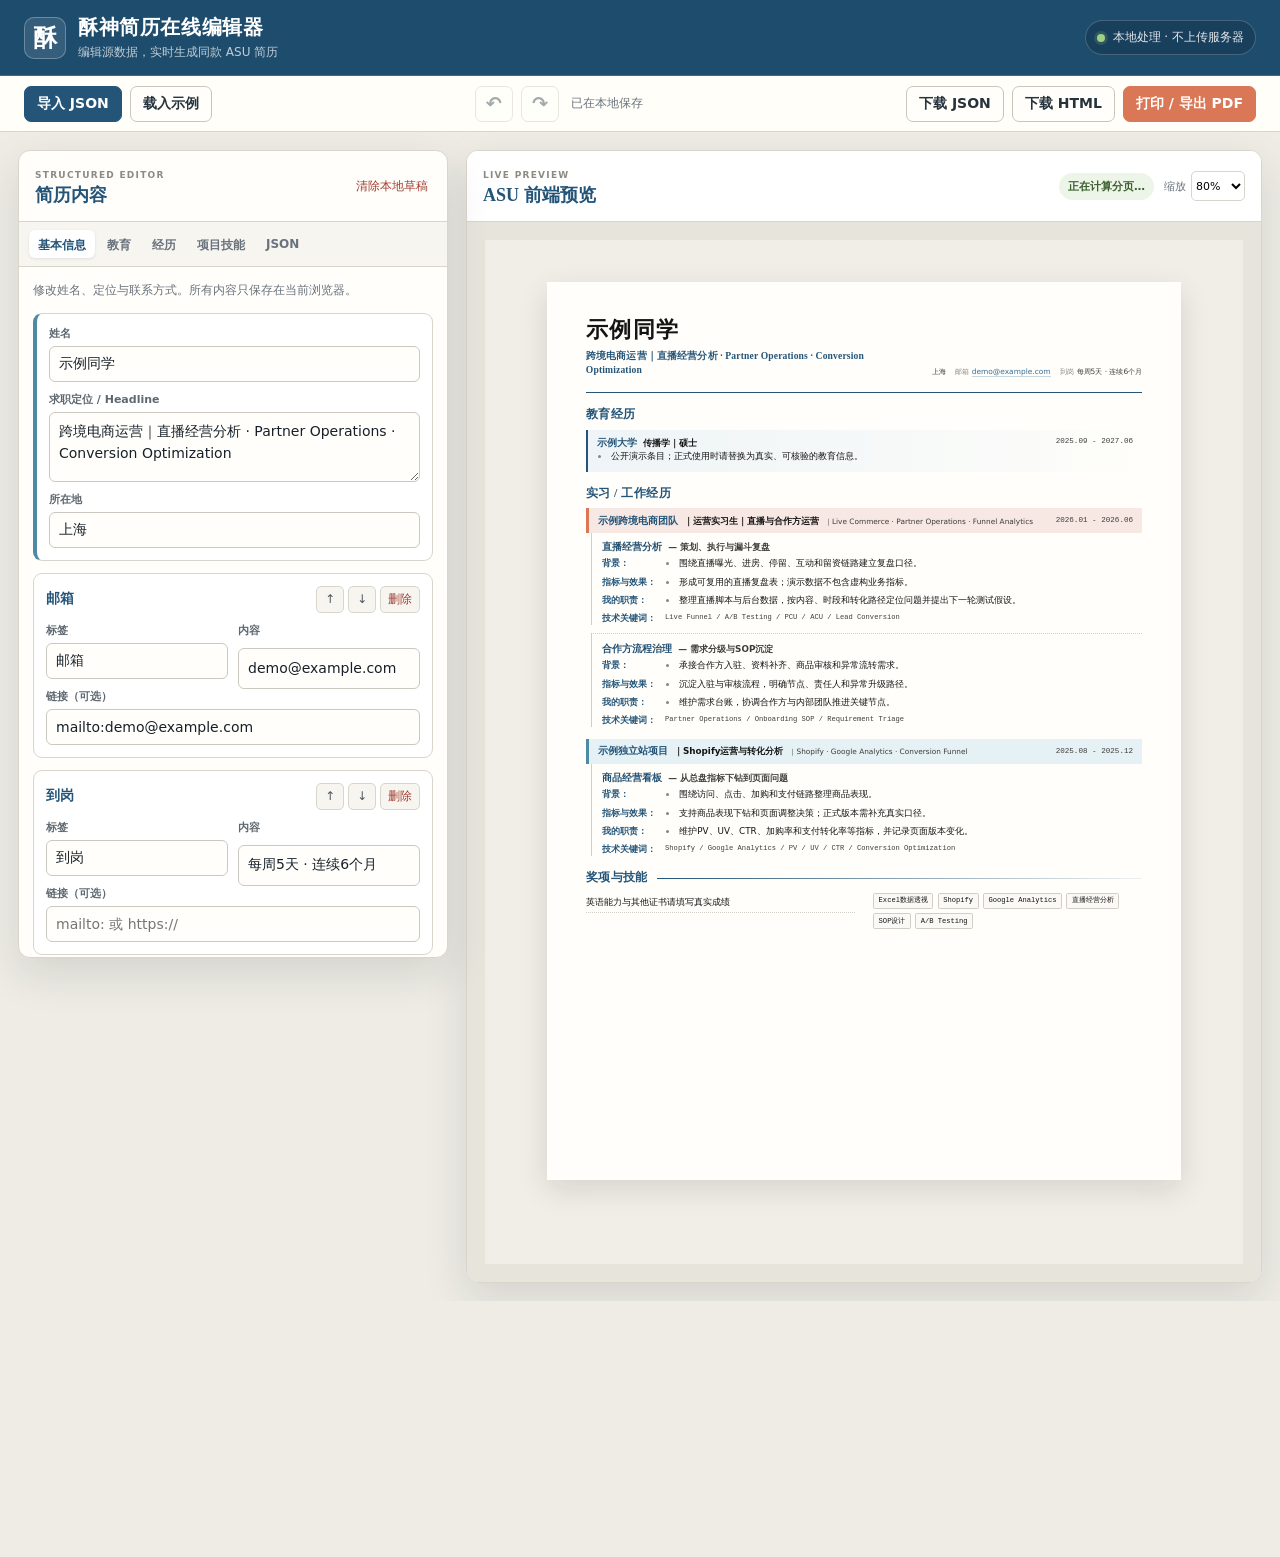
==== index.html @ 5b708f90 "Add files via upload" ====
<!doctype html>
<html lang="zh-CN">
<head>
  <meta charset="utf-8">
  <meta name="viewport" content="width=device-width,initial-scale=1">
  <meta http-equiv="refresh" content="0; url=editor/">
  <title>酥神简历在线编辑器</title>
</head>
<body>
  <p>正在进入<a href="editor/">酥神简历在线编辑器</a>……</p>
</body>
</html>
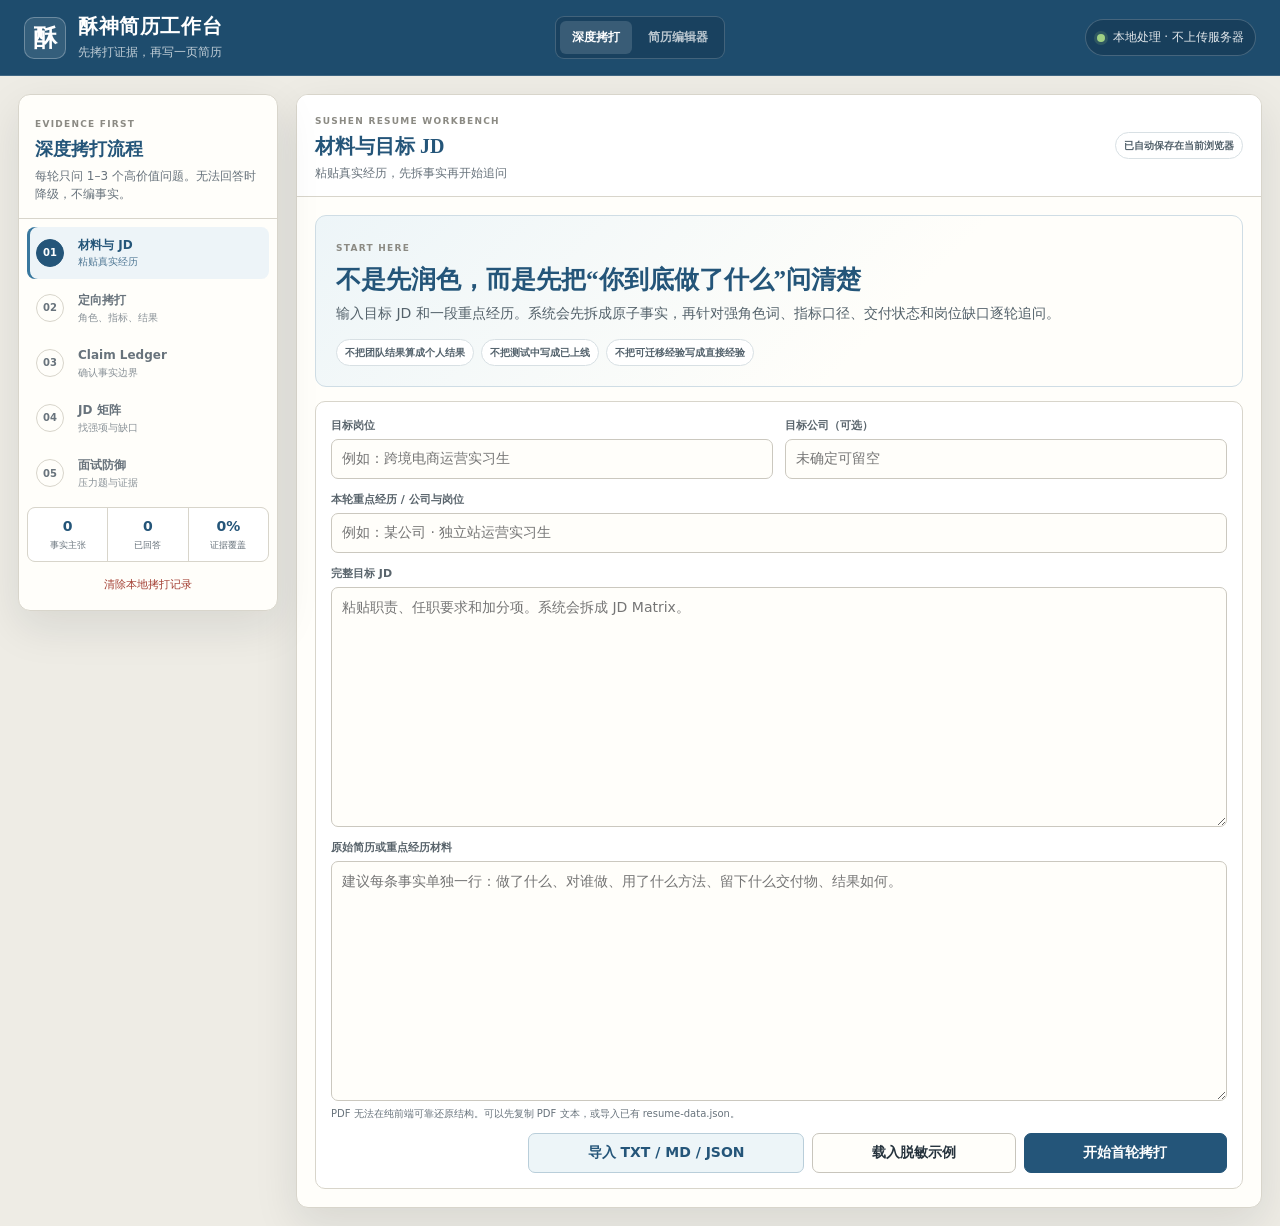
==== commit aaf155ad: "Add files via upload" ====
--- a/index.html
+++ b/index.html
@@ -3,10 +3,10 @@
 <head>
   <meta charset="utf-8">
   <meta name="viewport" content="width=device-width,initial-scale=1">
-  <meta http-equiv="refresh" content="0; url=editor/">
-  <title>酥神简历在线编辑器</title>
+  <meta http-equiv="refresh" content="0; url=interrogation/">
+  <title>酥神简历工作台</title>
 </head>
 <body>
-  <p>正在进入<a href="editor/">酥神简历在线编辑器</a>……</p>
+  <p>正在进入<a href="interrogation/">酥神简历深度拷打台</a>……</p>
 </body>
 </html>
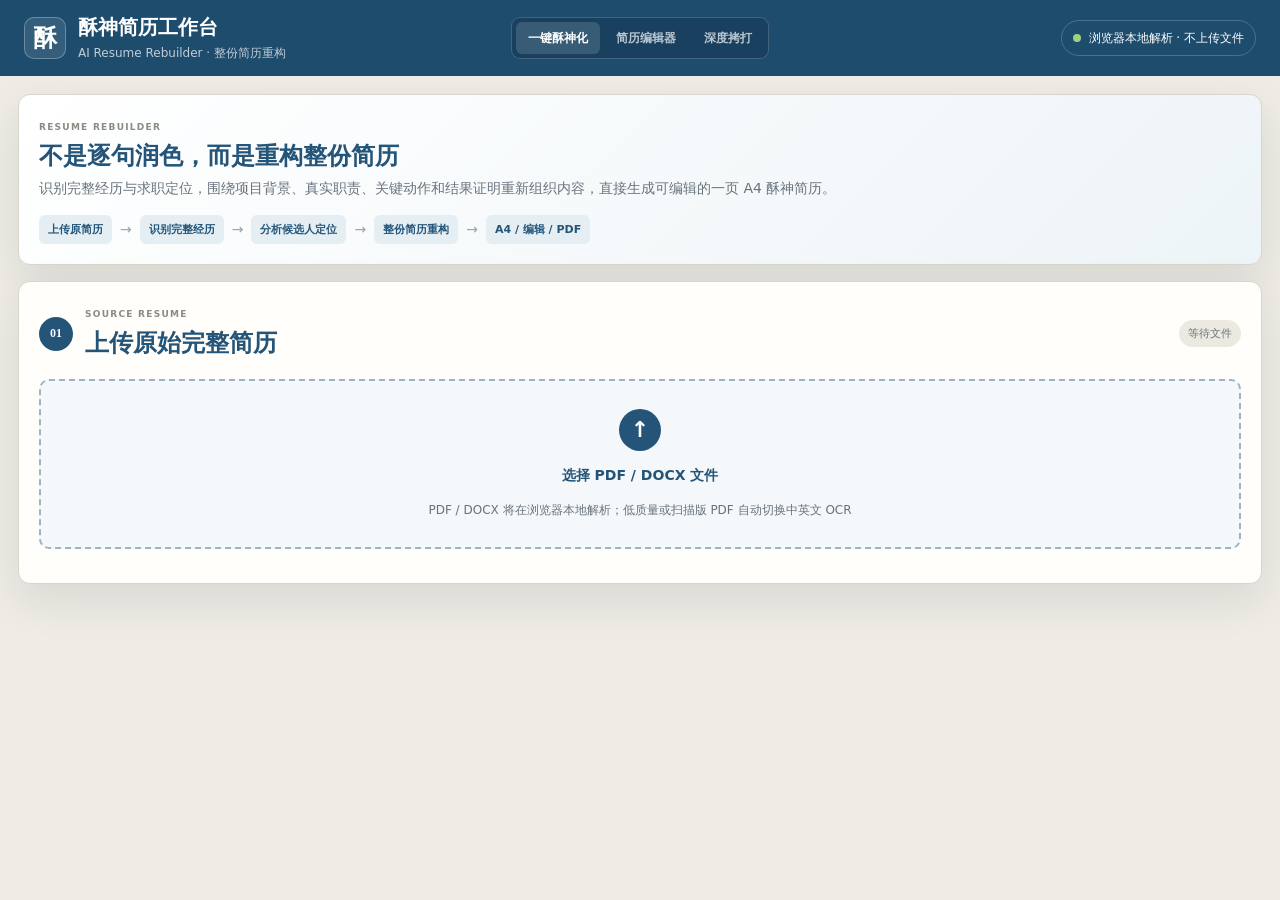
==== commit 16a0b70e: "Show original PDF in Before preview and reorder navigation" ====
--- a/index.html
+++ b/index.html
@@ -3,10 +3,10 @@
 <head>
   <meta charset="utf-8">
   <meta name="viewport" content="width=device-width,initial-scale=1">
-  <meta http-equiv="refresh" content="0; url=interrogation/">
+  <meta http-equiv="refresh" content="0; url=transform/">
   <title>酥神简历工作台</title>
 </head>
 <body>
-  <p>正在进入<a href="interrogation/">酥神简历深度拷打台</a>……</p>
+  <p>正在进入<a href="transform/">一键酥神化</a>……</p>
 </body>
 </html>
